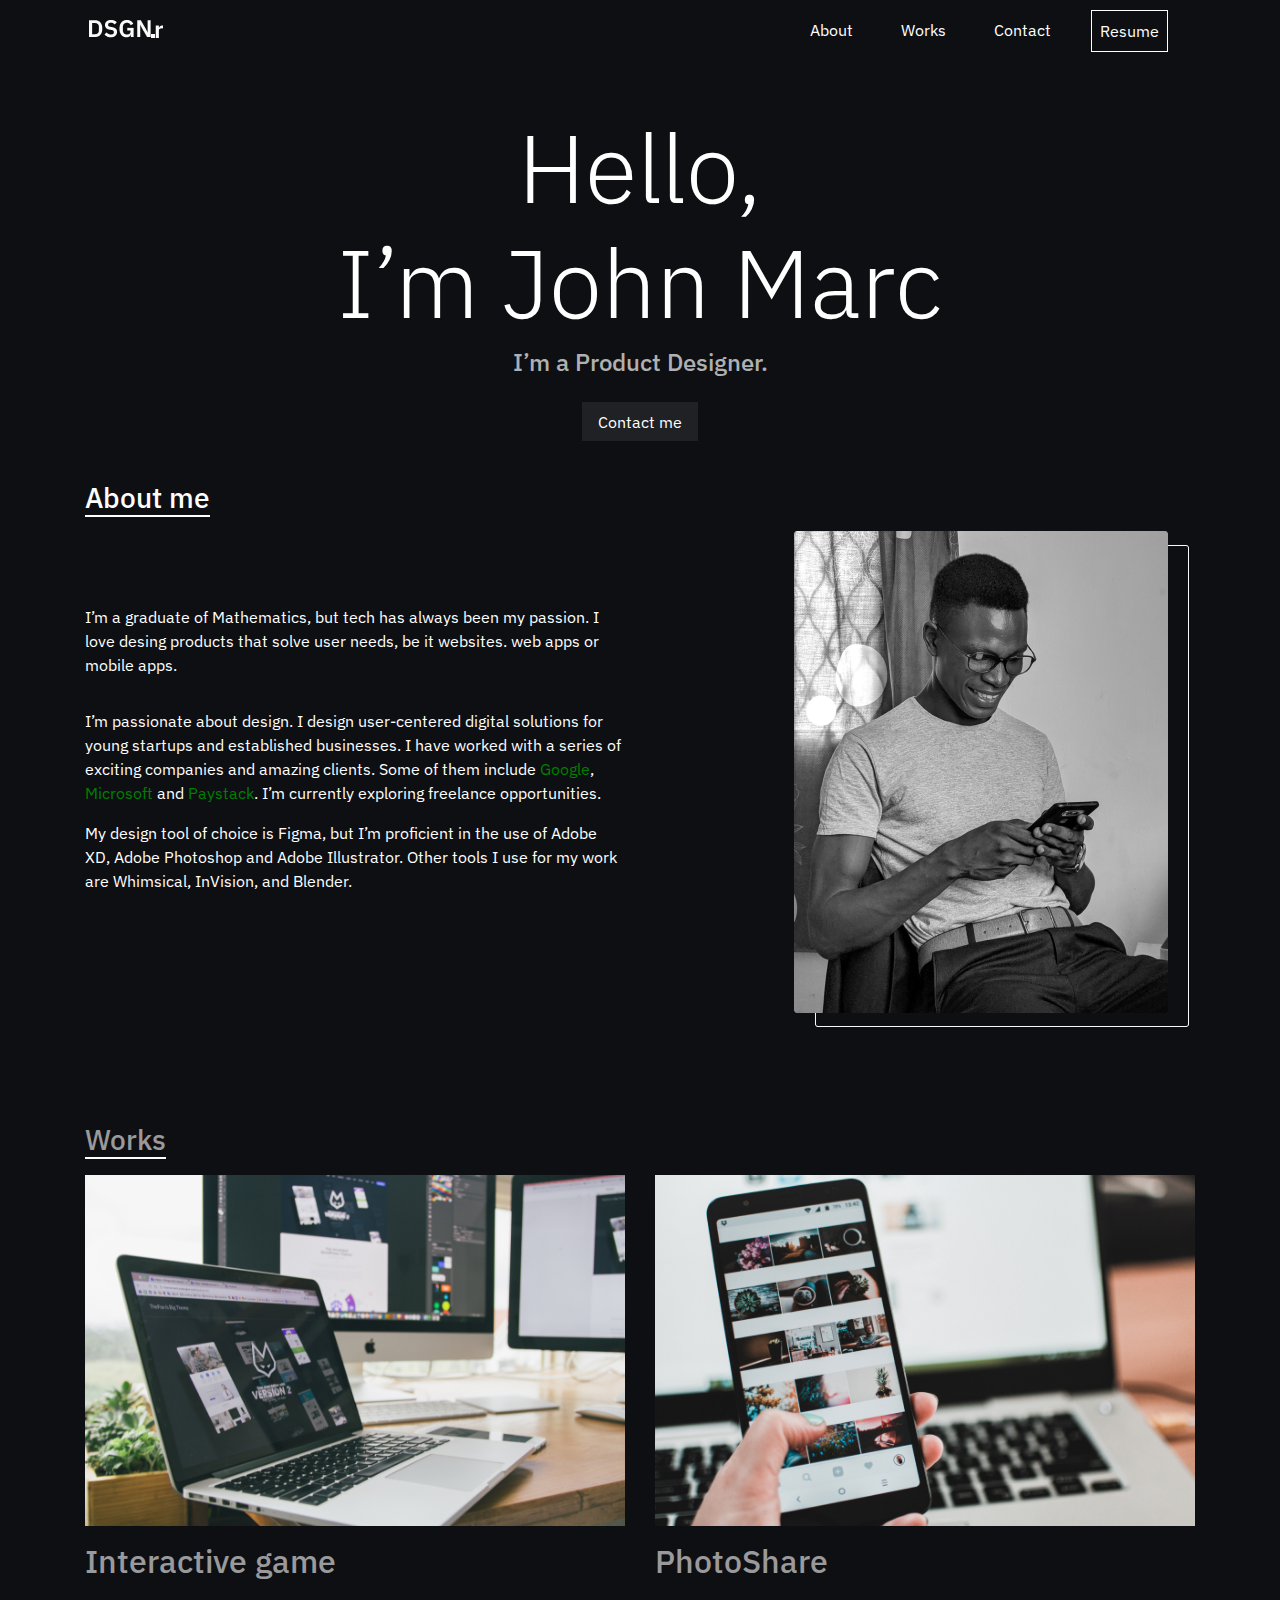
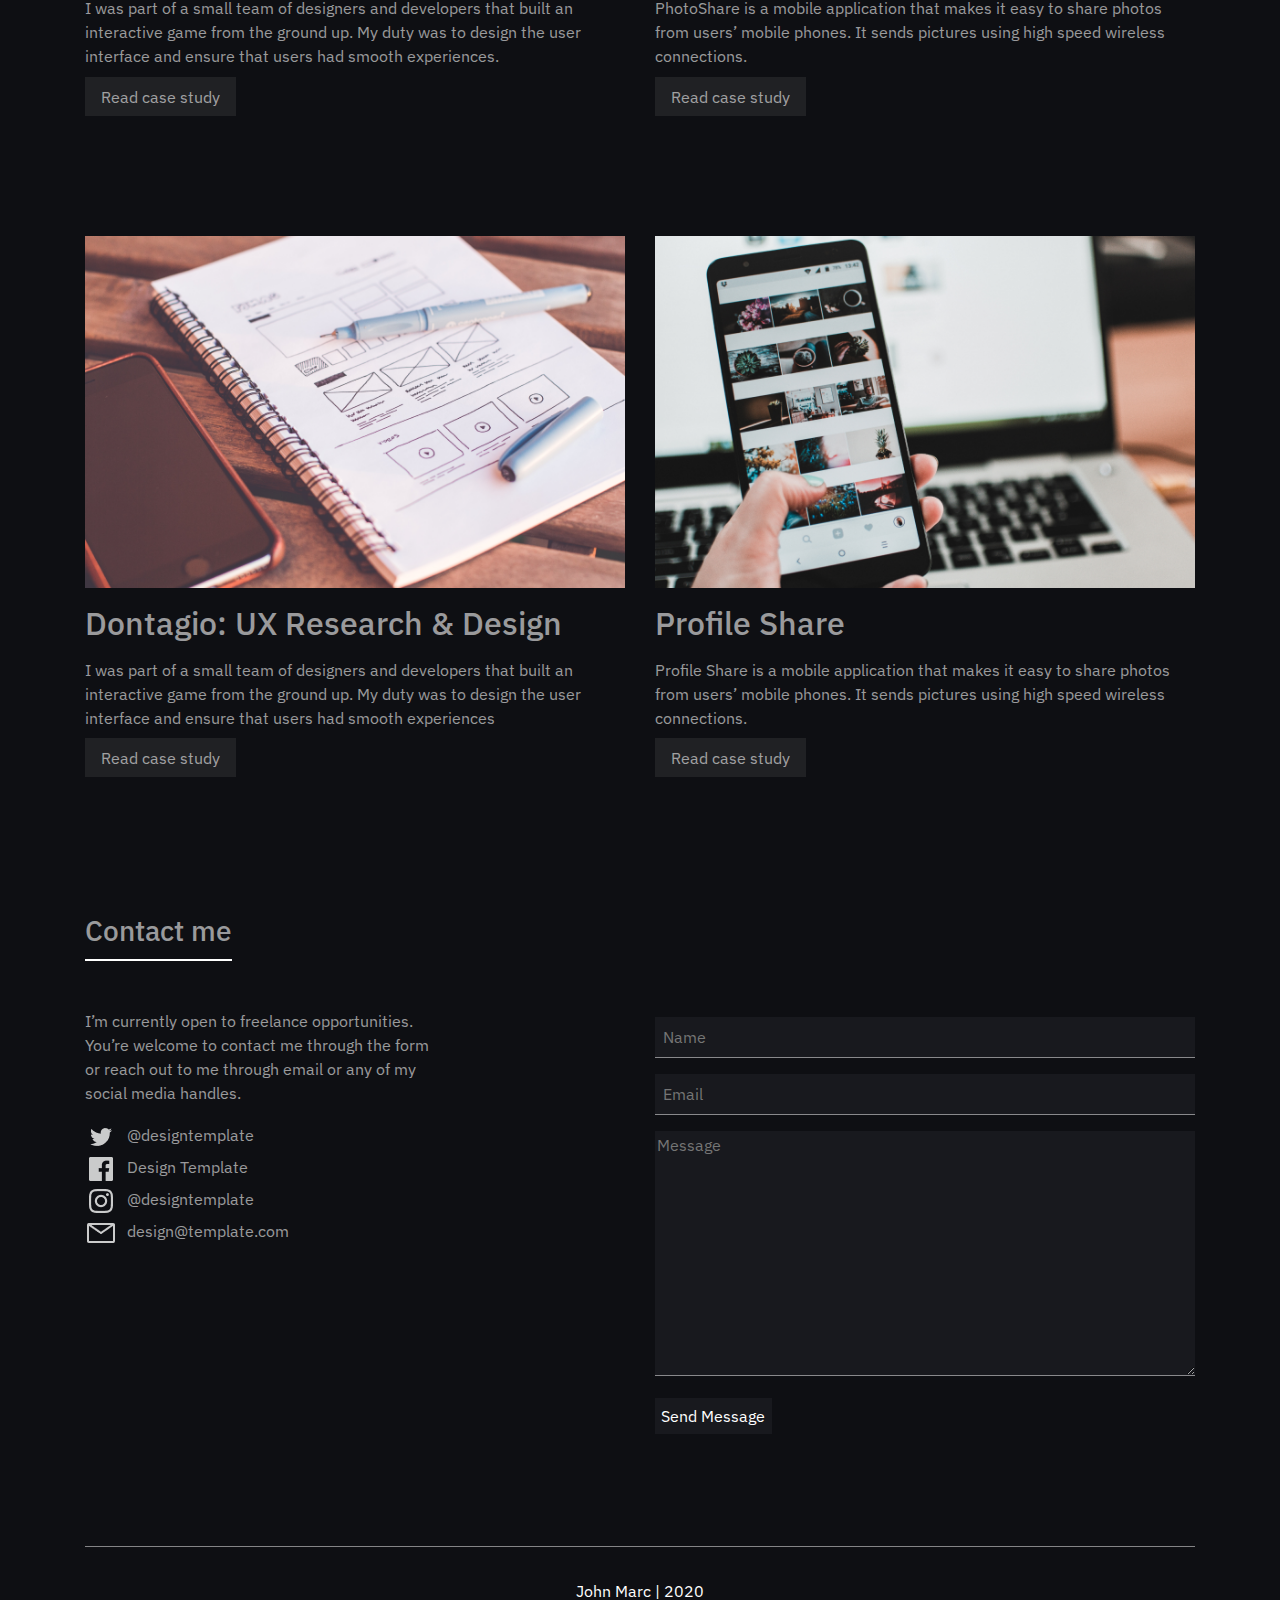
==== index.html @ 1f3aa1ee "Live version" ====
<!doctype html>
<html lang="en">
  <head>
    <title>Title</title>
    <!-- Required meta tags -->
    <meta charset="utf-8">
    <meta name="viewport" content="width=device-width, initial-scale=1, shrink-to-fit=no">
    <link href="https://fonts.googleapis.com/css2?family=IBM+Plex+Sans&display=swap" rel="stylesheet">
  <link rel="stylesheet" href="main.css">
    <!-- Bootstrap CSS -->
    <link rel="stylesheet" href="https://stackpath.bootstrapcdn.com/bootstrap/4.3.1/css/bootstrap.min.css" integrity="sha384-ggOyR0iXCbMQv3Xipma34MD+dH/1fQ784/j6cY/iJTQUOhcWr7x9JvoRxT2MZw1T" crossorigin="anonymous">
   <script src="App.js" defer></script>
  </head>
  <body>
    <div class="nav-mobile">
      <div style="text-align: right; margin-right: 3rem; cursor: pointer; padding-top: 1rem;" class="closeIcon">X</div>
      <a class="nav-item nav-link" href="#">About</a>
      <a class="nav-item nav-link" href="#">Works</a>
      <a class="nav-item nav-link " href="">Contact</a>
      <a class="nav-item nav-link last" href="">Resume</a>
    </div>
    <nav class="navbar navbar-expand-lg navbar-light " style="color: white;">
        <a class="navbar-brand" href="#" style="vertical-align: baseline;">
            <img src="images/Vector (9).png" style="vertical-align: baseline;" alt=""><img src="images/Vector (11).png" style="vertical-align: baseline;" alt=""><img  style="vertical-align: baseline;" src="images/Vector (10).png" alt="">
        </a>
        <button class="navbar-toggler" type="button">
            <span style="border-top: 2px solid  white; padding: .2rem; display : block; width: 20px;" class=""></span>
            <span style="border-top: 2px solid  white; padding: .2rem ; display : block; width: 20px;" class=""></span>
            <span style="border-top: 2px solid  white; padding: .2rem ; display : block;width: 20px;" class=""></span>
        </button>
        <div class="collapse navbar-collapse" id="navbarNavAltMarkup">
          <div class="navbar-nav">
            <a class="nav-item nav-link" href="#">About</a>
            <a class="nav-item nav-link" href="#">Works</a>
            <a class="nav-item nav-link " href="">Contact</a>
            <a class="nav-item nav-link last" href="">Resume</a>
          </div>
        </div>
      </nav>
   <div class="container text-center">
       <h1 class="display-1">Hello, <br> I’m John Marc</h1>
        <h4  style="color: rgba(250, 250, 250, 0.7); margin-bottom: 2rem;">I’m a Product Designer.</h4>
        <a href="#" class="display-a">Contact me</a>
   </div>
  <div class="container about">
      <div class="row">
          <h3 class="about-mobile">About Me</h3>
          <div class="col-sm about-me">
             <h3 class="h3"> About me</h3>
             <div>
             <p style="margin-bottom: 2rem;"> I’m a graduate of Mathematics, but tech has always been my passion. I love desing products that solve user needs, be it websites. web apps or mobile apps. <br> 
              <p>  I’m passionate about design. I design user-centered digital solutions for young startups and established businesses. I have worked with a series of exciting companies and amazing clients. Some of them include <span>Google</span>, <span>Microsoft</span>  and <span>Paystack</span>. I’m currently exploring freelance opportunities.</p>
              <p>My design tool of choice is Figma, but I’m proficient in the use of Adobe XD, Adobe Photoshop and Adobe Illustrator. Other tools I use for my work are Whimsical, InVision, and Blender. </p>
          </div>
          </div>
          <div class="col-sm container" style="margin-top: 4rem;">
              <img src="images/Rectangle 7.png" alt="" class="over-lay">
           <img src="images/man-wearing-gray-crew-neck-shirt-holding-black-smartphone-2379886 1.png" class="my-img" alt=""> 
          </div>
      </div>
  </div>
  <div class="container works">
      <h3>Works</h3>
      <div class="row">
          <div class="col-sm">
           <img src="images/apple-apple-device-design-desk-285814.png" class="img-fluid" alt="">
           <h2 style="margin-top: 1rem;">Interactive game </h2>
           <p style="margin-top: 1rem;"> I was part of a small team of designers and developers that built an interactive game from the ground up. My duty was to design the user interface and ensure that users had smooth experiences.</p>
           <a href="#" class="display-a">Read case study</a>  
        </div>
          <div class="col-sm">
              <img src="images/person-holding-midnight-black-samsung-galaxy-s8-turn-on-near-1092671.png" class="img-fluid" alt=""> 
               <h2 style="margin-top: 1rem;">PhotoShare</h2>
               <p style="margin-top: 1rem;">PhotoShare is a mobile application that makes it easy to share photos from users’ mobile phones. It sends pictures using high speed wireless connections.</p>
               <a href="#" class="display-a">Read case study</a>
            </div>
      </div>
  </div>
  <div class="container works">
    <div class="row">
        <div class="col-sm">
         <img src="images/notebook-beside-the-iphone-on-table-196644 1.png" class="img-fluid" alt="">
         <h2 style="margin-top: 1rem;">Dontagio: UX Research & Design</h2>
         <p style="margin-top: 1rem;"> I was part of a small team of designers and developers that built an interactive game from the ground up. My duty was to design the user interface and ensure that users had smooth experiences</p>
         <a href="#" class="display-a">Read case study</a>  
      </div>
        <div class="col-sm">
            <img src="images/person-holding-midnight-black-samsung-galaxy-s8-turn-on-near-1092671.png" class="img-fluid" alt=""> 
             <h2 style="margin-top: 1rem;">Profile Share</h2>
             <p style="margin-top: 1rem;">Profile Share is a mobile application that makes it easy to share photos from users’ mobile phones. It sends pictures using high speed wireless connections.</p>
             <a href="#" class="display-a">Read case study</a>
          </div>
    </div>
</div>

<div class="container contact">
    <h3>Contact me</h3>
    <div class="row">
        <div class="col-sm">
             <p>I’m currently open to freelance opportunities. You’re welcome to contact me through the form or reach out to me through email or any of my social media handles.</p>
              <div>
                  <img src="images/logo--twitter.png" alt="">@designtemplate
              </div>
              <div>
                <img src="images/logo--facebook.png" alt="">Design Template
            </div>
            <div>
                <img src="images/logo--instagram.png" alt="">@designtemplate
            </div>
            <div>
                <img src="images/email.png" alt="">design@template.com
            </div>
            </div>
        <div class="col-sm">
            <form >
                <label >
                    <input type="text" placeholder="Name" style="margin-top: 0;">
                </label>
                <label >
                 <input type="text" placeholder="Email" id="">
             </label>
             <label >
               <textarea name="message" id="" cols="30" rows="10" placeholder="Message"></textarea>
             </label>
               <button>Send Message</button>
               </form>
        </div>
    </div>
</div>
 <div class="container text-center">
     <p style="border-top: 1px solid rgba(250, 250, 250, 0.5); padding-top: 2rem;">John Marc | 2020</p>
 </div>


    <!-- Optional JavaScript -->
    <!-- jQuery first, then Popper.js, then Bootstrap JS -->
    <script src="https://code.jquery.com/jquery-3.3.1.slim.min.js" integrity="sha384-q8i/X+965DzO0rT7abK41JStQIAqVgRVzpbzo5smXKp4YfRvH+8abtTE1Pi6jizo" crossorigin="anonymous"></script>
    <script src="https://cdnjs.cloudflare.com/ajax/libs/popper.js/1.14.7/umd/popper.min.js" integrity="sha384-UO2eT0CpHqdSJQ6hJty5KVphtPhzWj9WO1clHTMGa3JDZwrnQq4sF86dIHNDz0W1" crossorigin="anonymous"></script>
    <script src="https://stackpath.bootstrapcdn.com/bootstrap/4.3.1/js/bootstrap.min.js" integrity="sha384-JjSmVgyd0p3pXB1rRibZUAYoIIy6OrQ6VrjIEaFf/nJGzIxFDsf4x0xIM+B07jRM" crossorigin="anonymous"></script>
  </body>
</html>
---- main.css ----
* {
  font-family: "IBM Plex Sans", sans-serif !important;
  color: white;
  background: #0E0F13 !important;
}

body {
  position: relative;
}

.nav-mobile {
  display: none;
}

.navbar-expand-lg .navbar-collapse {
  justify-content: flex-end;
}

.nav-item {
  margin-right: 2rem;
}

.navbar {
  background: #0E0F13 !important;
  padding: 0.5rem 5rem !important;
  font-family: "IBM Plex Sans", sans-serif !important;
  margin-bottom: 3rem !important;
}
.navbar a {
  padding: 0.5rem !important;
}
.navbar .last {
  border: 1px solid white;
}

.navbar-light .navbar-brand,
.nav-link {
  color: white !important;
}

.display-a {
  padding: 0.6rem 1rem;
  background: #202124 !important;
  text-decoration: none;
  color: white;
  margin-top: 4rem !important;
}

.display-a:hover,
.display-a:active {
  text-decoration: none;
}

.about span {
  color: green;
}

.about {
  margin-top: 3rem;
  position: relative;
}
.about h3 {
  border-bottom: 2px solid white;
  display: inline-block;
}
.about .about-me div {
  margin-top: 5rem;
}
.about .col-sm {
  width: 97%;
}
.about img {
  margin-left: 10rem;
}
.about .my-img {
  position: absolute;
  margin-left: 0;
  top: -3%;
  left: 27%;
}

.about .about-mobile {
  display: none;
}

.works {
  margin-top: 5rem;
  color: rgba(250, 250, 250, 0.6);
}
.works h3 {
  border-bottom: 2px solid white;
  display: inline-block;
  margin: 1rem auto;
  color: rgba(250, 250, 250, 0.6);
}
.works div {
  margin-bottom: 3rem;
}
.works div h2, .works div p, .works div a {
  color: rgba(250, 250, 250, 0.6);
}

.contact {
  margin-bottom: 7rem;
}
.contact div, .contact p {
  color: rgba(250, 250, 250, 0.6);
}
.contact p {
  max-width: 350px;
}
.contact h3 {
  border-bottom: 2px solid white;
  padding-bottom: 0.7rem;
  display: inline-block;
  margin: 3rem auto;
  color: rgba(250, 250, 250, 0.6);
}
.contact img {
  margin-right: 10px;
}
.contact form {
  margin-top: 0.5rem;
}
.contact label {
  display: block !important;
  margin-bottom: 1rem;
}
.contact label input {
  padding: 0.5rem;
}
.contact input, .contact textarea {
  width: -webkit-fill-available;
  background: #18191E !important;
  border: none;
  border-bottom: 1px solid rgba(250, 250, 250, 0.5);
}
.contact button {
  color: white;
  background: #18191E !important;
  border: none;
  padding: 0.4rem;
}

@media (max-width: 600px) {
  .nav-mobile {
    position: absolute;
    right: 0;
    z-index: 10;
    background: #0E0F13 !important;
    width: 70vw;
    text-align: center;
    display: none;
  }
  .nav-mobile a {
    padding: 2rem;
  }
  .nav-mobile .last {
    border: 1px solid white;
    padding: 0.9rem 0.9rem;
    display: inline-block;
  }

  .display-1 {
    font-size: 3rem !important;
  }

  .about .about-mobile {
    margin-left: 1rem;
    display: block;
  }
  .about .h3 {
    display: none;
  }
  .about img {
    margin-left: 0;
    width: 90%;
  }
  .about .my-img {
    left: 2%;
  }
  .about .over-lay {
    width: 100%;
  }
  .about .about-me {
    order: 1;
  }
  .about .about-me div {
    margin-top: 1rem;
  }

  .navbar {
    padding: 0.5rem 1rem !important;
  }
}
.display-a:hover,
.display-a:active {
  text-decoration: none;
  color: rgba(250, 250, 250, 0.6);
}

/*# sourceMappingURL=main.css.map */
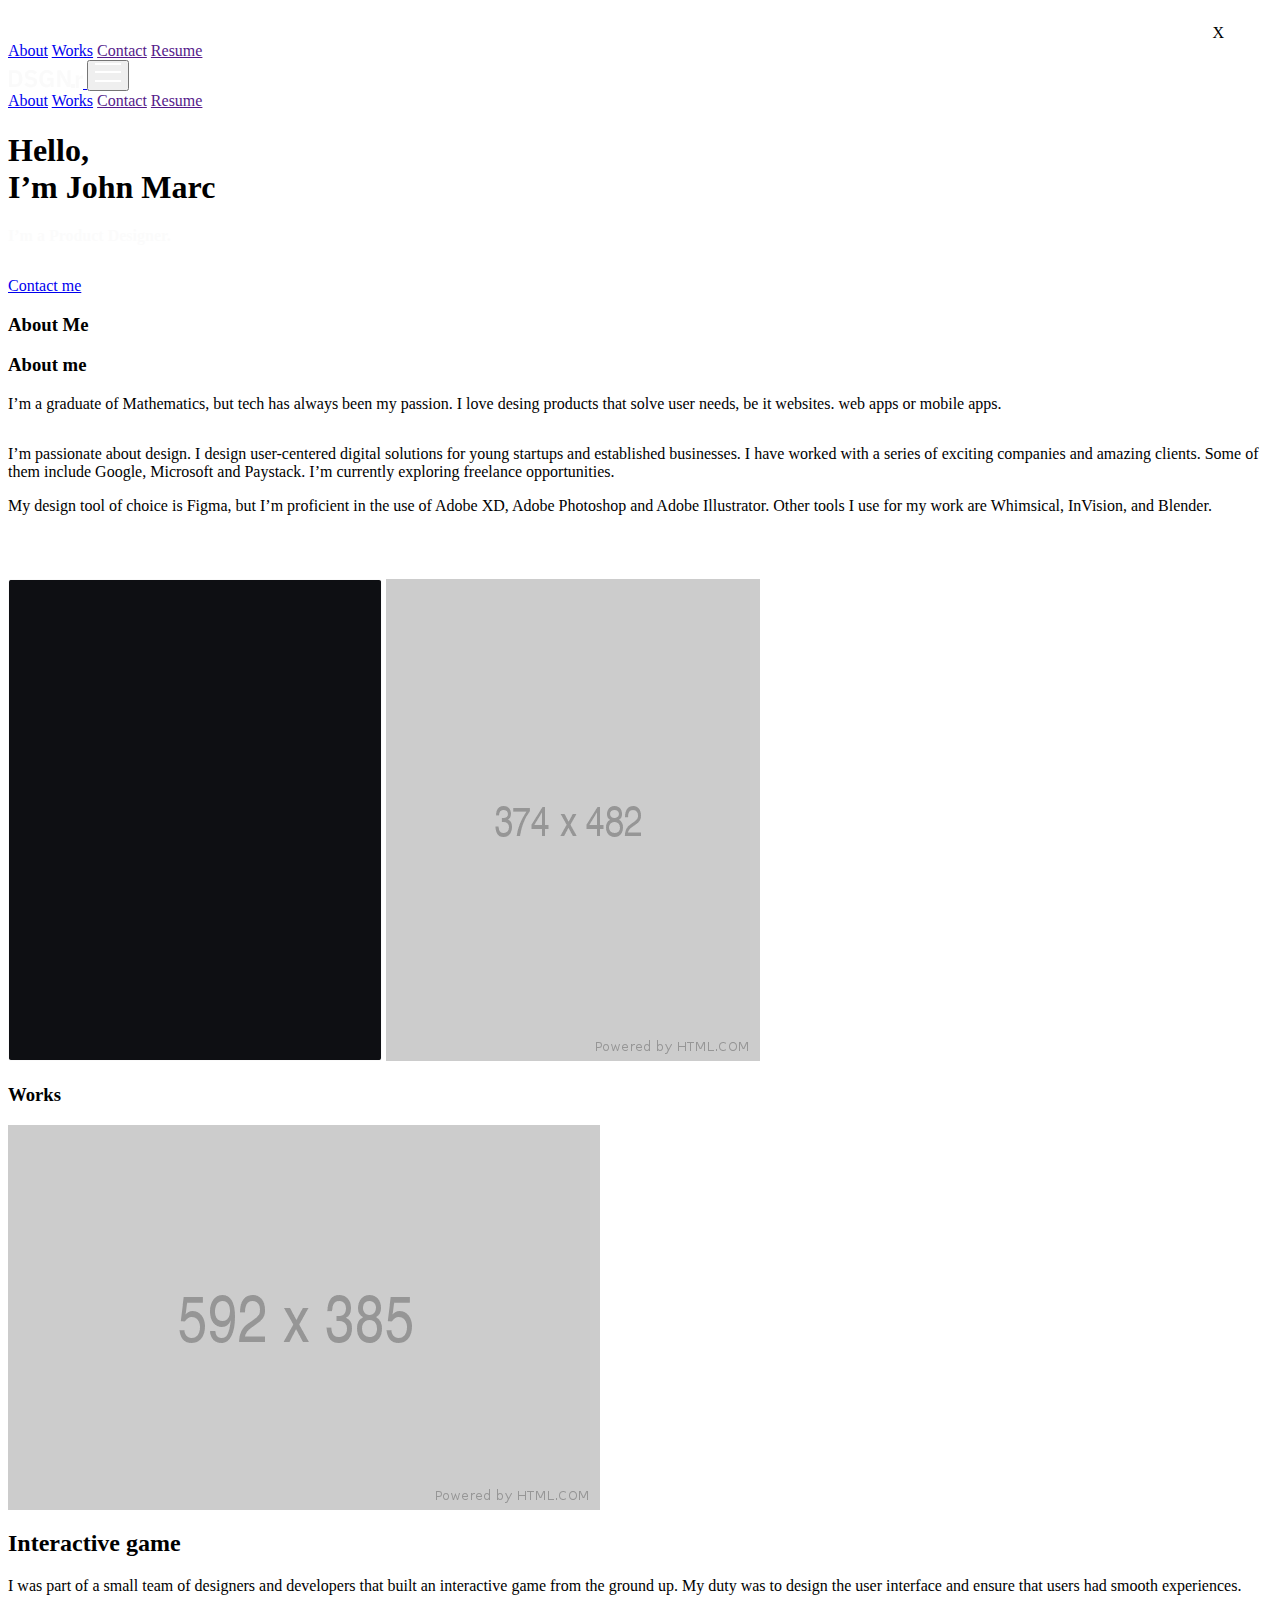
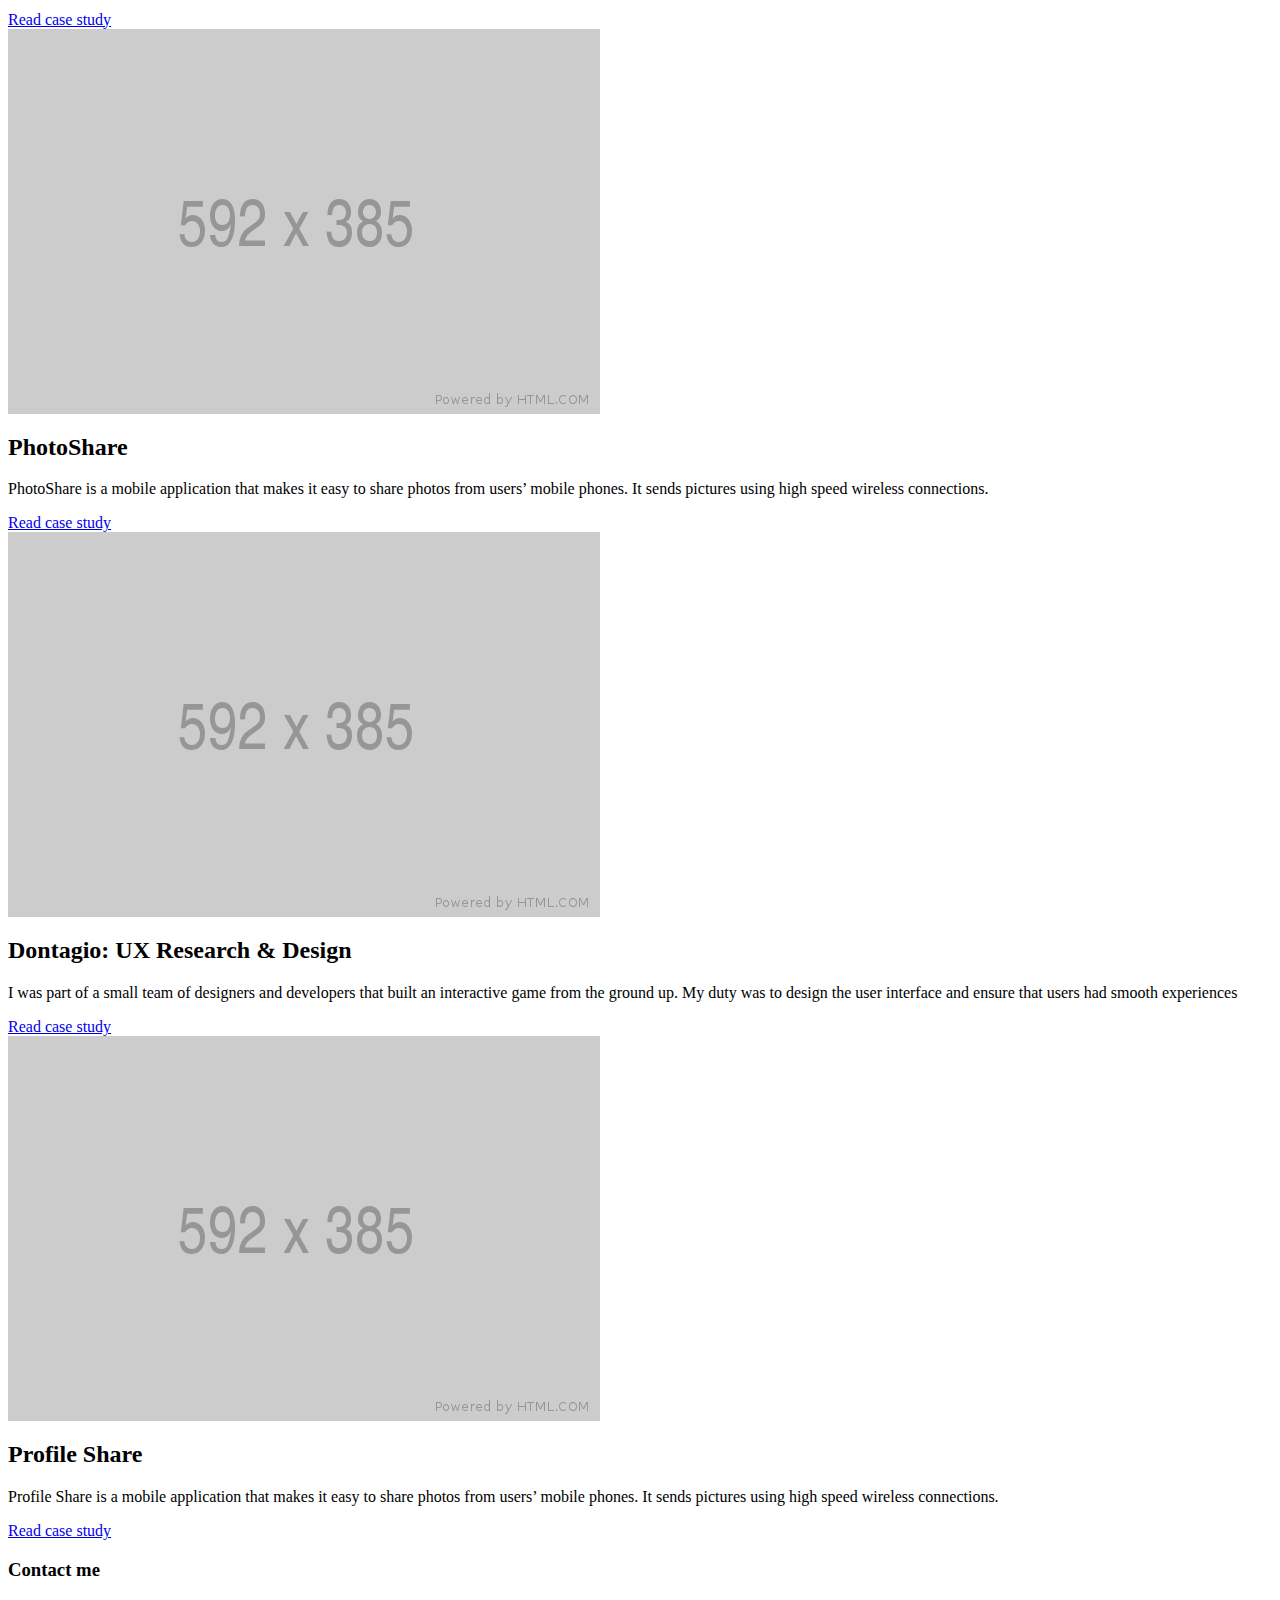
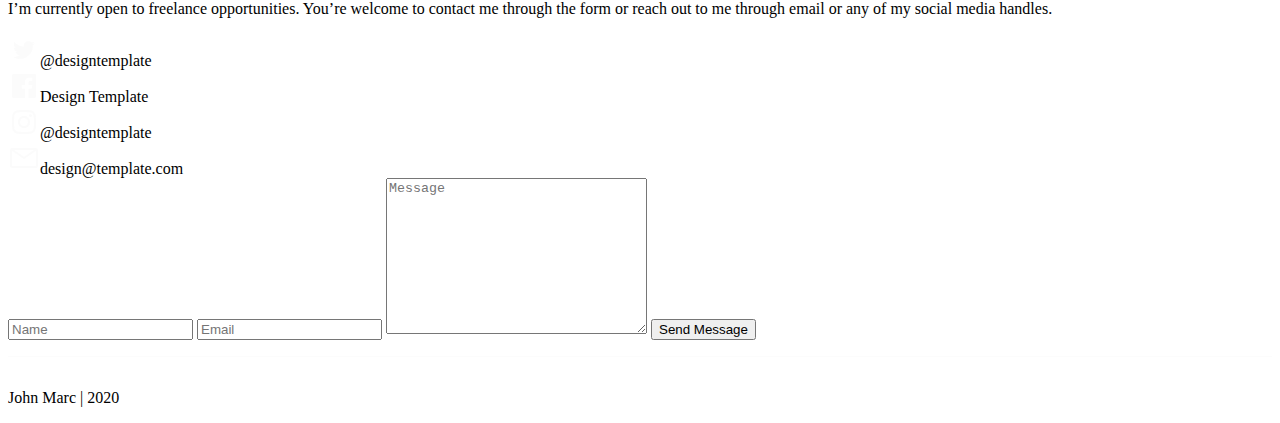
==== commit 2ca4c648: "worked on localised version" ====
--- a/index.html
+++ b/index.html
@@ -6,10 +6,10 @@
     <meta charset="utf-8">
     <meta name="viewport" content="width=device-width, initial-scale=1, shrink-to-fit=no">
     <link href="https://fonts.googleapis.com/css2?family=IBM+Plex+Sans&display=swap" rel="stylesheet">
-  <link rel="stylesheet" href="main.css">
+  <link rel="stylesheet" href="css/main.css">
     <!-- Bootstrap CSS -->
-    <link rel="stylesheet" href="https://stackpath.bootstrapcdn.com/bootstrap/4.3.1/css/bootstrap.min.css" integrity="sha384-ggOyR0iXCbMQv3Xipma34MD+dH/1fQ784/j6cY/iJTQUOhcWr7x9JvoRxT2MZw1T" crossorigin="anonymous">
-   <script src="App.js" defer></script>
+    <link rel="stylesheet" href="css/bootstrap.min.css">
+   <script src="js/App.js" defer></script>
   </head>
   <body>
     <div class="nav-mobile">
@@ -55,7 +55,7 @@
           </div>
           <div class="col-sm container" style="margin-top: 4rem;">
               <img src="images/Rectangle 7.png" alt="" class="over-lay">
-           <img src="images/man-wearing-gray-crew-neck-shirt-holding-black-smartphone-2379886 1.png" class="my-img" alt=""> 
+           <img src="images/localised1.png" class="my-img" alt=""> 
           </div>
       </div>
   </div>
@@ -63,13 +63,13 @@
       <h3>Works</h3>
       <div class="row">
           <div class="col-sm">
-           <img src="images/apple-apple-device-design-desk-285814.png" class="img-fluid" alt="">
+            <img src="images/localised2.png" class="img-fluid" alt=""> 
            <h2 style="margin-top: 1rem;">Interactive game </h2>
            <p style="margin-top: 1rem;"> I was part of a small team of designers and developers that built an interactive game from the ground up. My duty was to design the user interface and ensure that users had smooth experiences.</p>
            <a href="#" class="display-a">Read case study</a>  
         </div>
           <div class="col-sm">
-              <img src="images/person-holding-midnight-black-samsung-galaxy-s8-turn-on-near-1092671.png" class="img-fluid" alt=""> 
+              <img src="images/localised2.png" class="img-fluid" alt=""> 
                <h2 style="margin-top: 1rem;">PhotoShare</h2>
                <p style="margin-top: 1rem;">PhotoShare is a mobile application that makes it easy to share photos from users’ mobile phones. It sends pictures using high speed wireless connections.</p>
                <a href="#" class="display-a">Read case study</a>
@@ -79,13 +79,13 @@
   <div class="container works">
     <div class="row">
         <div class="col-sm">
-         <img src="images/notebook-beside-the-iphone-on-table-196644 1.png" class="img-fluid" alt="">
+          <img src="images/localised2.png" class="img-fluid" alt=""> 
          <h2 style="margin-top: 1rem;">Dontagio: UX Research & Design</h2>
          <p style="margin-top: 1rem;"> I was part of a small team of designers and developers that built an interactive game from the ground up. My duty was to design the user interface and ensure that users had smooth experiences</p>
          <a href="#" class="display-a">Read case study</a>  
       </div>
         <div class="col-sm">
-            <img src="images/person-holding-midnight-black-samsung-galaxy-s8-turn-on-near-1092671.png" class="img-fluid" alt=""> 
+          <img src="images/localised2.png" class="img-fluid" alt="">
              <h2 style="margin-top: 1rem;">Profile Share</h2>
              <p style="margin-top: 1rem;">Profile Share is a mobile application that makes it easy to share photos from users’ mobile phones. It sends pictures using high speed wireless connections.</p>
              <a href="#" class="display-a">Read case study</a>
@@ -134,8 +134,8 @@
 
     <!-- Optional JavaScript -->
     <!-- jQuery first, then Popper.js, then Bootstrap JS -->
-    <script src="https://code.jquery.com/jquery-3.3.1.slim.min.js" integrity="sha384-q8i/X+965DzO0rT7abK41JStQIAqVgRVzpbzo5smXKp4YfRvH+8abtTE1Pi6jizo" crossorigin="anonymous"></script>
-    <script src="https://cdnjs.cloudflare.com/ajax/libs/popper.js/1.14.7/umd/popper.min.js" integrity="sha384-UO2eT0CpHqdSJQ6hJty5KVphtPhzWj9WO1clHTMGa3JDZwrnQq4sF86dIHNDz0W1" crossorigin="anonymous"></script>
-    <script src="https://stackpath.bootstrapcdn.com/bootstrap/4.3.1/js/bootstrap.min.js" integrity="sha384-JjSmVgyd0p3pXB1rRibZUAYoIIy6OrQ6VrjIEaFf/nJGzIxFDsf4x0xIM+B07jRM" crossorigin="anonymous"></script>
+    <script src="js/jquery/jquery.slim.min.js"></script>
+    <script src="js/Popper/popper.min..js"></script>
+    <script src="js/Bootsrap/bootstrap.min.js"></script>
   </body>
 </html>